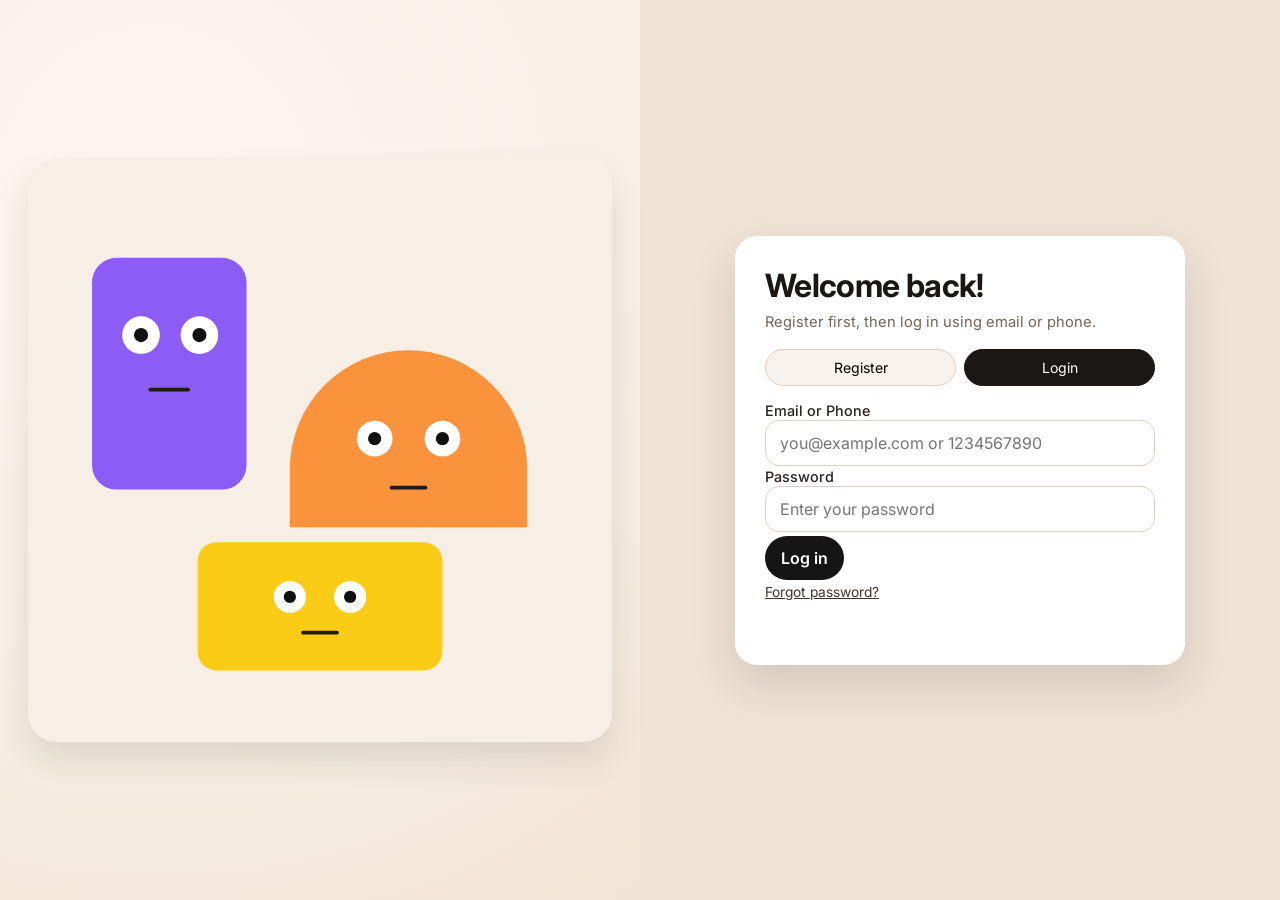
==== frontend/index.html @ f87829b6 "Add_FastAPI_auth_and_frontend_UI" ====
<!doctype html>
<html lang="en">
<head>
  <meta charset="UTF-8" />
  <meta name="viewport" content="width=device-width, initial-scale=1.0" />
  <title>AI Assistant</title>
  <link rel="preconnect" href="https://fonts.googleapis.com" />
  <link rel="preconnect" href="https://fonts.gstatic.com" crossorigin />
  <link href="https://fonts.googleapis.com/css2?family=Inter:wght@400;500;600;700&display=swap" rel="stylesheet" />
  <link rel="stylesheet" href="/frontend/styles.css" />
</head>
<body>
  <main id="authScreen" class="layout">
    <section class="art-panel" aria-label="Interactive geometric characters">
      <svg id="scene" class="scene" viewBox="0 0 620 620" role="img" aria-label="Three colorful geometric characters with animated eyes">
        <rect x="0" y="0" width="620" height="620" rx="32" fill="#f7efe5"></rect>
        <g class="character" transform="translate(68 106)">
          <rect x="0" y="0" width="164" height="246" rx="26" fill="#8b5cf6"></rect>
          <g class="open-eyes">
            <g class="eye" data-radius="9"><circle class="sclera" cx="52" cy="82" r="20" fill="#ffffff"></circle><circle class="pupil" cx="52" cy="82" r="7.5" fill="#101010"></circle></g>
            <g class="eye" data-radius="9"><circle class="sclera" cx="114" cy="82" r="20" fill="#ffffff"></circle><circle class="pupil" cx="114" cy="82" r="7.5" fill="#101010"></circle></g>
          </g>
          <g class="closed-eyes"><path d="M 34 84 Q 52 96 70 84" class="closed-eye-path"></path><path d="M 96 84 Q 114 96 132 84" class="closed-eye-path"></path></g>
          <g class="mouth"><path d="M 62 140 L 102 140" class="mouth-neutral"></path><path d="M 62 140 Q 82 160 102 140" class="mouth-smile"></path><path d="M 62 150 Q 82 132 102 150" class="mouth-sad"></path></g>
        </g>
        <g class="character" transform="translate(278 204)">
          <path d="M 0 126 A 126 126 0 0 1 252 126 L 252 188 L 0 188 Z" fill="#fb923c"></path>
          <g class="open-eyes">
            <g class="eye" data-radius="9"><circle class="sclera" cx="90" cy="94" r="19" fill="#ffffff"></circle><circle class="pupil" cx="90" cy="94" r="7" fill="#101010"></circle></g>
            <g class="eye" data-radius="9"><circle class="sclera" cx="162" cy="94" r="19" fill="#ffffff"></circle><circle class="pupil" cx="162" cy="94" r="7" fill="#101010"></circle></g>
          </g>
          <g class="closed-eyes"><path d="M 72 96 Q 90 108 108 96" class="closed-eye-path"></path><path d="M 144 96 Q 162 108 180 96" class="closed-eye-path"></path></g>
          <g class="mouth"><path d="M 108 146 L 144 146" class="mouth-neutral"></path><path d="M 108 146 Q 126 164 144 146" class="mouth-smile"></path><path d="M 108 156 Q 126 138 144 156" class="mouth-sad"></path></g>
        </g>
        <g class="character" transform="translate(180 408)">
          <rect x="0" y="0" width="260" height="136" rx="20" fill="#facc15"></rect>
          <g class="open-eyes">
            <g class="eye" data-radius="8"><circle class="sclera" cx="98" cy="58" r="17" fill="#ffffff"></circle><circle class="pupil" cx="98" cy="58" r="6.5" fill="#101010"></circle></g>
            <g class="eye" data-radius="8"><circle class="sclera" cx="162" cy="58" r="17" fill="#ffffff"></circle><circle class="pupil" cx="162" cy="58" r="6.5" fill="#101010"></circle></g>
          </g>
          <g class="closed-eyes"><path d="M 82 60 Q 98 72 114 60" class="closed-eye-path"></path><path d="M 146 60 Q 162 72 178 60" class="closed-eye-path"></path></g>
          <g class="mouth"><path d="M 112 96 L 148 96" class="mouth-neutral"></path><path d="M 112 96 Q 130 112 148 96" class="mouth-smile"></path><path d="M 112 104 Q 130 88 148 104" class="mouth-sad"></path></g>
        </g>
      </svg>
    </section>
    <section class="form-panel">
      <article class="card">
        <h1>Welcome back!</h1>
        <p class="sub">Register first, then log in using email or phone.</p>
        <div class="view-switch" role="tablist" aria-label="Auth views">
          <button id="tab-register" class="tab active" type="button" data-view="register">Register</button>
          <button id="tab-login" class="tab" type="button" data-view="login">Login</button>
        </div>
        <section id="register-view" class="auth-view active" aria-label="Register view">
          <form id="register-form" novalidate>
            <label for="full-name">Full Name</label><input id="full-name" type="text" placeholder="Your full name" autocomplete="name" required />
            <label for="reg-phone">Phone Number</label><input id="reg-phone" type="tel" placeholder="10 digit phone number" autocomplete="tel" inputmode="numeric" maxlength="10" required />
            <label for="reg-email">Email</label><input id="reg-email" type="email" placeholder="you@example.com" autocomplete="email" required />
            <label for="reg-password">Password</label><input id="reg-password" type="password" placeholder="Create a strong password" autocomplete="new-password" required />
            <div class="strength-wrap" aria-live="polite"><div id="strength-bar" class="strength-bar"></div><p id="strength-text" class="strength-text">Strength: -</p></div>
            <button type="submit" class="btn btn-primary">Create Account</button>
          </form>
        </section>
        <section id="login-view" class="auth-view" aria-label="Login view">
          <form id="email-login-form" class="method-form active" novalidate>
            <label for="login-email">Email or Phone</label><input id="login-email" type="text" placeholder="you@example.com or 1234567890" autocomplete="username" />
            <label for="login-password">Password</label><input id="login-password" type="password" placeholder="Enter your password" autocomplete="current-password" />
            <button type="submit" class="btn btn-primary">Log in</button>
          </form>
          <button id="forgot-toggle" type="button" class="forgot-link">Forgot password?</button>
          <form id="forgot-form" class="forgot-form hidden" novalidate>
            <label for="forgot-email">Registered Email</label><input id="forgot-email" type="email" placeholder="you@example.com" autocomplete="email" />
            <label for="forgot-phone">Registered Phone Number</label><input id="forgot-phone" type="tel" placeholder="10 digit phone number" autocomplete="tel" inputmode="numeric" maxlength="10" />
            <label for="forgot-password">New Password</label><input id="forgot-password" type="password" placeholder="Enter new password" autocomplete="new-password" />
            <label for="forgot-confirm-password">Confirm New Password</label><input id="forgot-confirm-password" type="password" placeholder="Re-enter new password" autocomplete="new-password" />
            <button type="submit" class="btn btn-secondary">Reset Password</button>
          </form>
        </section>
        <p id="auth-status" class="status" aria-live="polite"></p>
      </article>
    </section>
  </main>
  <main id="chatScreen" class="app hidden">
    <aside class="sidebar">
      <div class="brand">AI Assistant</div>
      <div id="whoami" class="section muted"></div>
      <div class="section">
        <label for="mode">Mode</label>
        <select id="mode"><option value="mental">Mental Health</option><option value="legal">Legal Assistance</option></select>
      </div>
      <div class="section">
        <label for="kbFiles">Knowledge Base Files</label>
        <input id="kbFiles" type="file" multiple accept=".pdf,.txt" />
        <button id="uploadBtn" class="btn secondary">Upload Files</button>
        <button id="ingestBtn" class="btn secondary">Ingest Knowledge Base</button>
      </div>
      <div class="section">
        <button id="newChatBtn" class="btn">New Chat</button>
        <button id="rewardBtn" class="btn secondary">End Session & Reward</button>
        <button id="logoutBtn" class="btn secondary">Log out</button>
      </div>
      <div id="sidebarStatus" class="status"></div>
    </aside>
    <section class="main">
      <header class="topbar"><h1>AI Assistant</h1><p id="modeText">Supportive conversations with safety-aware tone.</p></header>
      <section id="messages" class="messages"></section>
      <section id="sourcesPanel" class="sources hidden"><h3>Sources</h3><div id="sourcesList"></div></section>
      <form id="composer" class="composer"><textarea id="prompt" rows="1" placeholder="Message AI Assistant"></textarea><button type="submit" id="sendBtn" class="btn">Send</button></form>
    </section>
  </main>
  <script src="/frontend/app.js"></script>
</body>
</html>
---- frontend/styles.css ----
:root { --bg: #efe3d6; --panel: #f8f0e7; --card: #ffffff; --text: #1a1714; --muted: #6f655d; --line: #ddd0c3; --focus: #9b846d; --primary: #151515; --shadow-card: 0 20px 46px rgba(42, 29, 18, 0.14); --shadow-art: 0 18px 34px rgba(53, 38, 26, 0.12); --ok: #1f8f5f; --error: #b43c3c; }
* { box-sizing: border-box; margin: 0; padding: 0; }
body { min-height: 100vh; background: var(--bg); color: var(--text); font-family: "Inter", sans-serif; }
.layout { min-height: 100vh; display: grid; grid-template-columns: 1fr 1fr; }
.art-panel, .form-panel { min-height: 100vh; padding: 28px; }
.art-panel { display: flex; align-items: center; justify-content: center; background: radial-gradient(circle at 24% 20%, #fff7ef 0%, var(--panel) 54%, #f2e4d5 100%); }
.scene { width: min(100%, 620px); height: auto; border-radius: 28px; box-shadow: var(--shadow-art); }
.pupil { transition: transform 0.1s ease-out; }
.open-eyes { transform-origin: center; transition: transform 0.3s ease, opacity 0.3s ease; }
.closed-eyes { opacity: 0; transform: translateY(-2px); transition: opacity 0.3s ease, transform 0.3s ease; }
.closed-eye-path, .mouth-neutral, .mouth-smile, .mouth-sad { fill: none; stroke: #201b16; stroke-width: 4; stroke-linecap: round; }
.mouth-neutral, .mouth-smile, .mouth-sad { transition: opacity 0.25s ease; }
.mouth-neutral { opacity: 1; }
.mouth-smile, .mouth-sad { opacity: 0; }
.scene.mood-weak .mouth-neutral { opacity: 0; }
.scene.mood-weak .mouth-sad { opacity: 1; }
.scene.mood-strong .mouth-neutral { opacity: 0; }
.scene.mood-strong .mouth-smile { opacity: 1; }
.scene.password-mode .open-eyes { transform: scaleY(0); opacity: 0; }
.scene.password-mode .closed-eyes { opacity: 1; transform: translateY(0); }
.form-panel { display: flex; align-items: center; justify-content: center; }
.card { width: min(100%, 450px); border-radius: 22px; background: var(--card); box-shadow: var(--shadow-card); padding: 30px; }
h1 { font-size: 2rem; letter-spacing: -0.02em; margin-bottom: 8px; }
.sub { font-size: 0.92rem; color: var(--muted); margin-bottom: 18px; }
.view-switch { display: grid; grid-template-columns: 1fr 1fr; gap: 8px; margin-bottom: 14px; }
.tab { border: 1px solid var(--line); background: #f7f2ed; border-radius: 999px; padding: 9px 12px; font: inherit; font-size: 0.88rem; cursor: pointer; transition: all 0.2s ease; }
.tab.active { background: var(--text); color: #fff; border-color: var(--text); }
.auth-view, .method-form { display: none; }
.auth-view.active, .method-form.active { display: block; }
.strength-wrap { margin: -2px 0 6px; }
.strength-bar { height: 8px; width: 100%; border-radius: 999px; background: #eee3d8; overflow: hidden; position: relative; }
.strength-bar::after { content: ""; display: block; height: 100%; width: var(--strength-width, 0%); background: var(--strength-color, #d2c4b7); border-radius: inherit; transition: width 0.2s ease, background-color 0.2s ease; }
.strength-text { margin-top: 6px; font-size: 0.82rem; color: var(--muted); }
form { display: grid; gap: 9px; }
label { font-size: 0.9rem; font-weight: 500; color: #28231f; }
input, select, textarea { width: 100%; border: 1px solid var(--line); border-radius: 14px; padding: 12px 14px; font: inherit; outline: none; background: #fff; transition: border-color 0.25s ease, box-shadow 0.25s ease; }
input:focus, select:focus, textarea:focus { border-color: var(--focus); box-shadow: 0 0 0 3px rgba(155, 132, 109, 0.18); }
.forgot-link { margin-top: 4px; align-self: flex-start; background: none; border: none; padding: 0; color: #3d342e; font: inherit; font-size: 0.86rem; text-decoration: underline; cursor: pointer; }
.forgot-form { margin-top: 8px; padding-top: 12px; border-top: 1px solid #e6d9cc; }
.btn { border: none; border-radius: 999px; padding: 12px 16px; font: inherit; font-weight: 600; cursor: pointer; display: inline-flex; align-items: center; justify-content: center; gap: 10px; transition: transform 0.25s ease, filter 0.25s ease; }
.btn:hover { transform: translateY(-1px); filter: brightness(0.98); }
.btn-primary { margin-top: 4px; background: var(--primary); color: #fff; }
.btn-secondary { width: 100%; margin-top: 4px; background: #fff; color: #1a1714; border: 1px solid #d9ccc0; }
.status { min-height: 22px; margin-top: 12px; font-size: 0.9rem; color: var(--muted); }
.status.success { color: var(--ok); }
.status.error { color: var(--error); }
.hidden { display: none !important; }
.app { display: grid; grid-template-columns: 300px 1fr; min-height: 100vh; }
.sidebar { background: #1f2937; color: #f3f4f6; padding: 20px 16px; border-right: 1px solid #374151; }
.brand { font-weight: 700; font-size: 1.2rem; margin-bottom: 16px; }
.section { margin-bottom: 18px; }
.sidebar label { display: block; font-size: 0.85rem; margin-bottom: 8px; color: #f3f4f6; }
.sidebar input, .sidebar select { border: 1px solid #4b5563; background: #111827; color: #f9fafb; margin-bottom: 10px; }
.muted { color: #d1d5db; font-size: 0.92rem; }
.main { display: grid; grid-template-rows: auto 1fr auto auto; min-height: 100vh; }
.topbar { padding: 20px 24px 10px; border-bottom: 1px solid #e5e7eb; background: #ffffff; }
.topbar h1 { margin: 0; font-size: 1.4rem; }
.topbar p { margin: 6px 0 0; color: #6b7280; font-size: 0.95rem; }
.messages { padding: 20px 24px; overflow-y: auto; background: #f3f4f6; }
.bubble { max-width: 820px; margin: 0 auto 12px auto; padding: 12px 14px; border-radius: 14px; border: 1px solid #e5e7eb; line-height: 1.45; white-space: pre-wrap; }
.bubble.user { background: #dcfce7; }
.bubble.bot { background: #ffffff; }
.sources { max-width: 860px; margin: 0 auto 12px auto; background: #ffffff; border: 1px solid #e5e7eb; border-radius: 12px; padding: 12px; }
.sources h3 { margin: 0 0 10px; }
.source-item { border-top: 1px solid #e5e7eb; padding: 10px 0; }
.source-item:first-child { border-top: 0; }
.composer { display: grid; grid-template-columns: 1fr auto; gap: 10px; padding: 14px 24px 18px; border-top: 1px solid #e5e7eb; background: #ffffff; }
.composer textarea { resize: none; min-height: 48px; max-height: 180px; overflow-y: auto; }
@media (max-width: 960px) { .layout { grid-template-columns: 1fr; } .art-panel, .form-panel { min-height: auto; padding: 18px; } .art-panel { padding-bottom: 8px; } .form-panel { padding-top: 8px; padding-bottom: 24px; } .scene { max-width: 560px; } .app { grid-template-columns: 1fr; } .sidebar { border-right: 0; border-bottom: 1px solid #374151; } }
@media (max-width: 520px) { .card { padding: 22px 16px; border-radius: 18px; } h1 { font-size: 1.72rem; } .tab { font-size: 0.8rem; padding: 8px 10px; } }
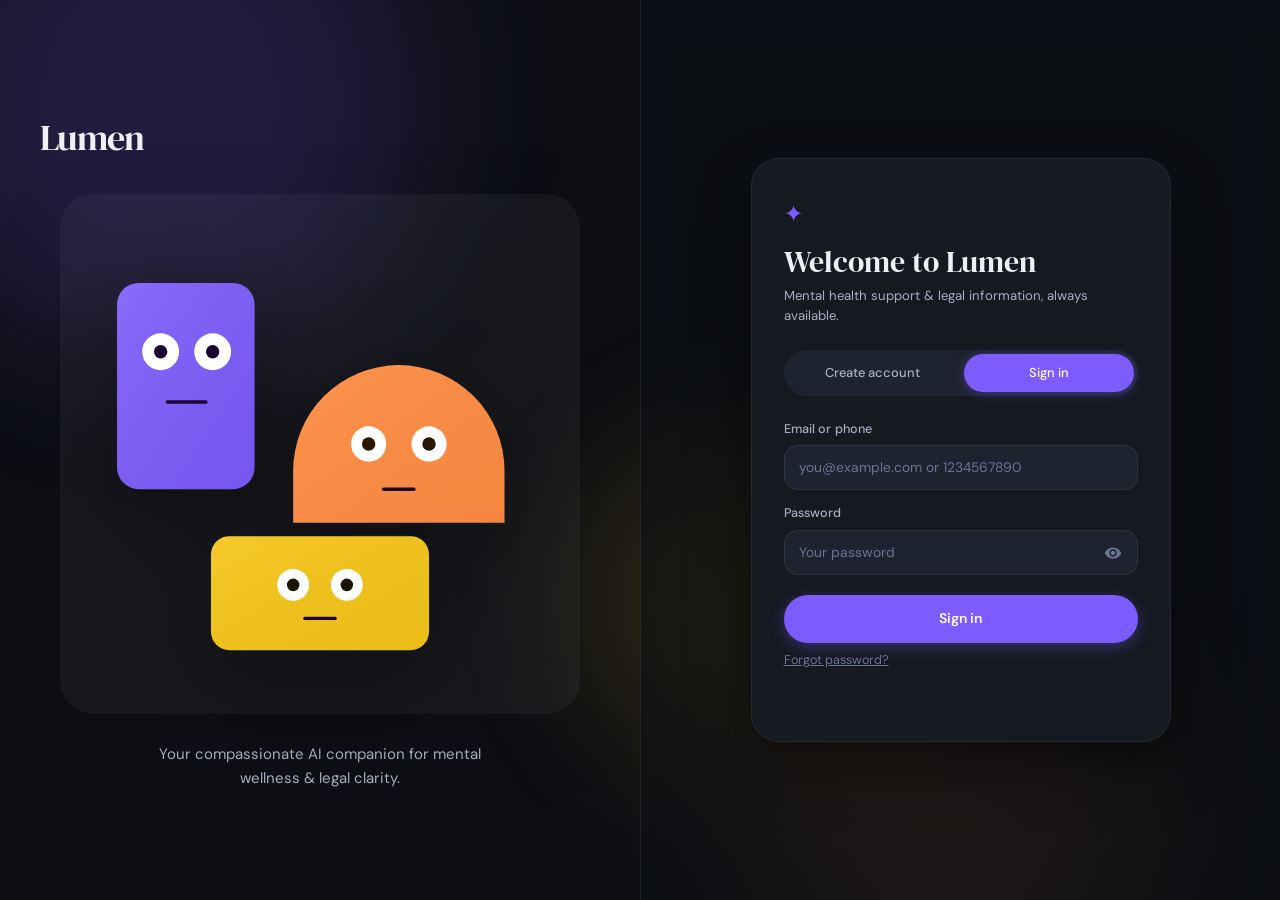
==== commit f8e057ec: "Initial clean commit" ====
--- a/frontend/index.html
+++ b/frontend/index.html
@@ -3,111 +3,295 @@
 <head>
   <meta charset="UTF-8" />
   <meta name="viewport" content="width=device-width, initial-scale=1.0" />
-  <title>AI Assistant</title>
+  <title>Lumen — AI Companion</title>
   <link rel="preconnect" href="https://fonts.googleapis.com" />
   <link rel="preconnect" href="https://fonts.gstatic.com" crossorigin />
-  <link href="https://fonts.googleapis.com/css2?family=Inter:wght@400;500;600;700&display=swap" rel="stylesheet" />
+  <link href="https://fonts.googleapis.com/css2?family=DM+Serif+Display:ital@0;1&family=DM+Sans:ital,opsz,wght@0,9..40,300;0,9..40,400;0,9..40,500;0,9..40,600;1,9..40,300&display=swap" rel="stylesheet" />
   <link rel="stylesheet" href="/frontend/styles.css" />
 </head>
 <body>
-  <main id="authScreen" class="layout">
-    <section class="art-panel" aria-label="Interactive geometric characters">
-      <svg id="scene" class="scene" viewBox="0 0 620 620" role="img" aria-label="Three colorful geometric characters with animated eyes">
-        <rect x="0" y="0" width="620" height="620" rx="32" fill="#f7efe5"></rect>
+
+  <!-- ═══════════════════════════════ AUTH SCREEN ═══════════════════════════ -->
+  <main id="authScreen" class="auth-layout">
+    <div class="auth-bg">
+      <div class="orb orb-1"></div>
+      <div class="orb orb-2"></div>
+      <div class="orb orb-3"></div>
+    </div>
+
+    <section class="art-col" aria-hidden="true">
+      <div class="art-wordmark">Lumen</div>
+      <svg id="scene" class="scene" viewBox="0 0 620 620" aria-hidden="true">
+        <rect x="0" y="0" width="620" height="620" rx="40" fill="rgba(255,255,255,0.04)"></rect>
+        <!-- Character 1: purple rectangle -->
         <g class="character" transform="translate(68 106)">
-          <rect x="0" y="0" width="164" height="246" rx="26" fill="#8b5cf6"></rect>
+          <rect x="0" y="0" width="164" height="246" rx="26" fill="#7c5cfc"></rect>
+          <rect x="0" y="0" width="164" height="246" rx="26" fill="url(#grad1)" opacity="0.5"></rect>
           <g class="open-eyes">
-            <g class="eye" data-radius="9"><circle class="sclera" cx="52" cy="82" r="20" fill="#ffffff"></circle><circle class="pupil" cx="52" cy="82" r="7.5" fill="#101010"></circle></g>
-            <g class="eye" data-radius="9"><circle class="sclera" cx="114" cy="82" r="20" fill="#ffffff"></circle><circle class="pupil" cx="114" cy="82" r="7.5" fill="#101010"></circle></g>
+            <g class="eye"><circle class="sclera" cx="52" cy="82" r="22" fill="#ffffff"></circle><circle class="pupil" cx="52" cy="82" r="8" fill="#1a0533"></circle></g>
+            <g class="eye"><circle class="sclera" cx="114" cy="82" r="22" fill="#ffffff"></circle><circle class="pupil" cx="114" cy="82" r="8" fill="#1a0533"></circle></g>
           </g>
-          <g class="closed-eyes"><path d="M 34 84 Q 52 96 70 84" class="closed-eye-path"></path><path d="M 96 84 Q 114 96 132 84" class="closed-eye-path"></path></g>
-          <g class="mouth"><path d="M 62 140 L 102 140" class="mouth-neutral"></path><path d="M 62 140 Q 82 160 102 140" class="mouth-smile"></path><path d="M 62 150 Q 82 132 102 150" class="mouth-sad"></path></g>
+          <g class="closed-eyes"><path d="M 32 84 Q 52 100 72 84" class="closed-eye-path"></path><path d="M 94 84 Q 114 100 134 84" class="closed-eye-path"></path></g>
+          <g class="mouth"><path d="M 60 142 L 106 142" class="mouth-neutral"></path><path d="M 60 142 Q 83 164 106 142" class="mouth-smile"></path><path d="M 60 154 Q 83 134 106 154" class="mouth-sad"></path></g>
         </g>
+        <!-- Character 2: orange dome -->
         <g class="character" transform="translate(278 204)">
-          <path d="M 0 126 A 126 126 0 0 1 252 126 L 252 188 L 0 188 Z" fill="#fb923c"></path>
+          <path d="M 0 126 A 126 126 0 0 1 252 126 L 252 188 L 0 188 Z" fill="#ff8c42"></path>
+          <path d="M 0 126 A 126 126 0 0 1 252 126 L 252 188 L 0 188 Z" fill="url(#grad2)" opacity="0.4"></path>
           <g class="open-eyes">
-            <g class="eye" data-radius="9"><circle class="sclera" cx="90" cy="94" r="19" fill="#ffffff"></circle><circle class="pupil" cx="90" cy="94" r="7" fill="#101010"></circle></g>
-            <g class="eye" data-radius="9"><circle class="sclera" cx="162" cy="94" r="19" fill="#ffffff"></circle><circle class="pupil" cx="162" cy="94" r="7" fill="#101010"></circle></g>
+            <g class="eye"><circle class="sclera" cx="90" cy="94" r="21" fill="#ffffff"></circle><circle class="pupil" cx="90" cy="94" r="8" fill="#2a1500"></circle></g>
+            <g class="eye"><circle class="sclera" cx="162" cy="94" r="21" fill="#ffffff"></circle><circle class="pupil" cx="162" cy="94" r="8" fill="#2a1500"></circle></g>
           </g>
-          <g class="closed-eyes"><path d="M 72 96 Q 90 108 108 96" class="closed-eye-path"></path><path d="M 144 96 Q 162 108 180 96" class="closed-eye-path"></path></g>
-          <g class="mouth"><path d="M 108 146 L 144 146" class="mouth-neutral"></path><path d="M 108 146 Q 126 164 144 146" class="mouth-smile"></path><path d="M 108 156 Q 126 138 144 156" class="mouth-sad"></path></g>
+          <g class="closed-eyes"><path d="M 70 96 Q 90 112 110 96" class="closed-eye-path"></path><path d="M 142 96 Q 162 112 182 96" class="closed-eye-path"></path></g>
+          <g class="mouth"><path d="M 108 148 L 144 148" class="mouth-neutral"></path><path d="M 108 148 Q 126 168 144 148" class="mouth-smile"></path><path d="M 108 158 Q 126 138 144 158" class="mouth-sad"></path></g>
         </g>
+        <!-- Character 3: yellow rectangle -->
         <g class="character" transform="translate(180 408)">
-          <rect x="0" y="0" width="260" height="136" rx="20" fill="#facc15"></rect>
+          <rect x="0" y="0" width="260" height="136" rx="22" fill="#f5c518"></rect>
+          <rect x="0" y="0" width="260" height="136" rx="22" fill="url(#grad3)" opacity="0.4"></rect>
           <g class="open-eyes">
-            <g class="eye" data-radius="8"><circle class="sclera" cx="98" cy="58" r="17" fill="#ffffff"></circle><circle class="pupil" cx="98" cy="58" r="6.5" fill="#101010"></circle></g>
-            <g class="eye" data-radius="8"><circle class="sclera" cx="162" cy="58" r="17" fill="#ffffff"></circle><circle class="pupil" cx="162" cy="58" r="6.5" fill="#101010"></circle></g>
+            <g class="eye"><circle class="sclera" cx="98" cy="58" r="19" fill="#ffffff"></circle><circle class="pupil" cx="98" cy="58" r="7.5" fill="#1a1400"></circle></g>
+            <g class="eye"><circle class="sclera" cx="162" cy="58" r="19" fill="#ffffff"></circle><circle class="pupil" cx="162" cy="58" r="7.5" fill="#1a1400"></circle></g>
           </g>
-          <g class="closed-eyes"><path d="M 82 60 Q 98 72 114 60" class="closed-eye-path"></path><path d="M 146 60 Q 162 72 178 60" class="closed-eye-path"></path></g>
-          <g class="mouth"><path d="M 112 96 L 148 96" class="mouth-neutral"></path><path d="M 112 96 Q 130 112 148 96" class="mouth-smile"></path><path d="M 112 104 Q 130 88 148 104" class="mouth-sad"></path></g>
+          <g class="closed-eyes"><path d="M 80 60 Q 98 76 116 60" class="closed-eye-path"></path><path d="M 144 60 Q 162 76 180 60" class="closed-eye-path"></path></g>
+          <g class="mouth"><path d="M 112 98 L 148 98" class="mouth-neutral"></path><path d="M 112 98 Q 130 116 148 98" class="mouth-smile"></path><path d="M 112 108 Q 130 90 148 108" class="mouth-sad"></path></g>
         </g>
+        <defs>
+          <linearGradient id="grad1" x1="0" y1="0" x2="1" y2="1"><stop offset="0%" stop-color="#fff" stop-opacity="0.2"/><stop offset="100%" stop-color="#000" stop-opacity="0.1"/></linearGradient>
+          <linearGradient id="grad2" x1="0" y1="0" x2="1" y2="1"><stop offset="0%" stop-color="#fff" stop-opacity="0.2"/><stop offset="100%" stop-color="#000" stop-opacity="0.1"/></linearGradient>
+          <linearGradient id="grad3" x1="0" y1="0" x2="1" y2="1"><stop offset="0%" stop-color="#fff" stop-opacity="0.2"/><stop offset="100%" stop-color="#000" stop-opacity="0.1"/></linearGradient>
+        </defs>
       </svg>
+      <p class="art-tagline">Your compassionate AI companion for mental wellness &amp; legal clarity.</p>
     </section>
-    <section class="form-panel">
+
+    <section class="form-col">
       <article class="card">
-        <h1>Welcome back!</h1>
-        <p class="sub">Register first, then log in using email or phone.</p>
-        <div class="view-switch" role="tablist" aria-label="Auth views">
-          <button id="tab-register" class="tab active" type="button" data-view="register">Register</button>
-          <button id="tab-login" class="tab" type="button" data-view="login">Login</button>
-        </div>
-        <section id="register-view" class="auth-view active" aria-label="Register view">
-          <form id="register-form" novalidate>
-            <label for="full-name">Full Name</label><input id="full-name" type="text" placeholder="Your full name" autocomplete="name" required />
-            <label for="reg-phone">Phone Number</label><input id="reg-phone" type="tel" placeholder="10 digit phone number" autocomplete="tel" inputmode="numeric" maxlength="10" required />
-            <label for="reg-email">Email</label><input id="reg-email" type="email" placeholder="you@example.com" autocomplete="email" required />
-            <label for="reg-password">Password</label><input id="reg-password" type="password" placeholder="Create a strong password" autocomplete="new-password" required />
-            <div class="strength-wrap" aria-live="polite"><div id="strength-bar" class="strength-bar"></div><p id="strength-text" class="strength-text">Strength: -</p></div>
-            <button type="submit" class="btn btn-primary">Create Account</button>
+        <div class="card-logo">✦</div>
+        <h1 class="card-title">Welcome to Lumen</h1>
+        <p class="card-sub">Mental health support &amp; legal information, always available.</p>
+
+        <div class="tabs" role="tablist">
+          <button id="tab-register" class="tab active" type="button" role="tab" aria-selected="true">Create account</button>
+          <button id="tab-login" class="tab" type="button" role="tab" aria-selected="false">Sign in</button>
+        </div>
+
+        <!-- Register -->
+        <section id="register-view" class="auth-view active">
+          <form id="register-form" novalidate autocomplete="on">
+            <div class="field">
+              <label for="full-name">Full name</label>
+              <input id="full-name" type="text" placeholder="Your full name" autocomplete="name" required />
+            </div>
+            <div class="field">
+              <label for="reg-phone">Phone number</label>
+              <input id="reg-phone" type="tel" placeholder="10-digit number" autocomplete="tel" inputmode="numeric" maxlength="10" required />
+            </div>
+            <div class="field">
+              <label for="reg-email">Email</label>
+              <input id="reg-email" type="email" placeholder="you@example.com" autocomplete="email" required />
+            </div>
+            <div class="field">
+              <label for="reg-password">Password</label>
+              <div class="input-wrap">
+                <input id="reg-password" type="password" placeholder="8+ characters" autocomplete="new-password" required />
+                <button type="button" class="eye-toggle" data-target="reg-password" aria-label="Toggle password visibility">
+                  <svg class="eye-icon show-icon" viewBox="0 0 24 24"><path d="M12 4.5C7 4.5 2.73 7.61 1 12c1.73 4.39 6 7.5 11 7.5s9.27-3.11 11-7.5c-1.73-4.39-6-7.5-11-7.5zM12 17c-2.76 0-5-2.24-5-5s2.24-5 5-5 5 2.24 5 5-2.24 5-5 5zm0-8c-1.66 0-3 1.34-3 3s1.34 3 3 3 3-1.34 3-3-1.34-3-3-3z"/></svg>
+                  <svg class="eye-icon hide-icon" style="display:none" viewBox="0 0 24 24"><path d="M12 7c2.76 0 5 2.24 5 5 0 .65-.13 1.26-.36 1.83l2.92 2.92c1.51-1.26 2.7-2.89 3.43-4.75-1.73-4.39-6-7.5-11-7.5-1.4 0-2.74.25-3.98.7l2.16 2.16C10.74 7.13 11.35 7 12 7zM2 4.27l2.28 2.28.46.46A11.804 11.804 0 001 12c1.73 4.39 6 7.5 11 7.5 1.55 0 3.03-.3 4.38-.84l.42.42L19.73 22 21 20.73 3.27 3 2 4.27zM7.53 9.8l1.55 1.55c-.05.21-.08.43-.08.65 0 1.66 1.34 3 3 3 .22 0 .44-.03.65-.08l1.55 1.55c-.67.33-1.41.53-2.2.53-2.76 0-5-2.24-5-5 0-.79.2-1.53.53-2.2zm4.31-.78l3.15 3.15.02-.16c0-1.66-1.34-3-3-3l-.17.01z"/></svg>
+                </button>
+              </div>
+              <div class="strength-wrap">
+                <div id="strength-bar" class="strength-bar"><div id="strength-fill"></div></div>
+                <span id="strength-text" class="strength-label">Strength: —</span>
+              </div>
+            </div>
+            <button type="submit" class="btn-primary">Create account</button>
           </form>
         </section>
-        <section id="login-view" class="auth-view" aria-label="Login view">
-          <form id="email-login-form" class="method-form active" novalidate>
-            <label for="login-email">Email or Phone</label><input id="login-email" type="text" placeholder="you@example.com or 1234567890" autocomplete="username" />
-            <label for="login-password">Password</label><input id="login-password" type="password" placeholder="Enter your password" autocomplete="current-password" />
-            <button type="submit" class="btn btn-primary">Log in</button>
+
+        <!-- Login -->
+        <section id="login-view" class="auth-view">
+          <form id="email-login-form" novalidate autocomplete="on">
+            <div class="field">
+              <label for="login-email">Email or phone</label>
+              <input id="login-email" type="text" placeholder="you@example.com or 1234567890" autocomplete="username" required />
+            </div>
+            <div class="field">
+              <label for="login-password">Password</label>
+              <div class="input-wrap">
+                <input id="login-password" type="password" placeholder="Your password" autocomplete="current-password" required />
+                <button type="button" class="eye-toggle" data-target="login-password" aria-label="Toggle password visibility">
+                  <svg class="eye-icon show-icon" viewBox="0 0 24 24"><path d="M12 4.5C7 4.5 2.73 7.61 1 12c1.73 4.39 6 7.5 11 7.5s9.27-3.11 11-7.5c-1.73-4.39-6-7.5-11-7.5zM12 17c-2.76 0-5-2.24-5-5s2.24-5 5-5 5 2.24 5 5-2.24 5-5 5zm0-8c-1.66 0-3 1.34-3 3s1.34 3 3 3 3-1.34 3-3-1.34-3-3-3z"/></svg>
+                  <svg class="eye-icon hide-icon" style="display:none" viewBox="0 0 24 24"><path d="M12 7c2.76 0 5 2.24 5 5 0 .65-.13 1.26-.36 1.83l2.92 2.92c1.51-1.26 2.7-2.89 3.43-4.75-1.73-4.39-6-7.5-11-7.5-1.4 0-2.74.25-3.98.7l2.16 2.16C10.74 7.13 11.35 7 12 7zM2 4.27l2.28 2.28.46.46A11.804 11.804 0 001 12c1.73 4.39 6 7.5 11 7.5 1.55 0 3.03-.3 4.38-.84l.42.42L19.73 22 21 20.73 3.27 3 2 4.27zM7.53 9.8l1.55 1.55c-.05.21-.08.43-.08.65 0 1.66 1.34 3 3 3 .22 0 .44-.03.65-.08l1.55 1.55c-.67.33-1.41.53-2.2.53-2.76 0-5-2.24-5-5 0-.79.2-1.53.53-2.2zm4.31-.78l3.15 3.15.02-.16c0-1.66-1.34-3-3-3l-.17.01z"/></svg>
+                </button>
+              </div>
+            </div>
+            <button type="submit" class="btn-primary">Sign in</button>
+            <button id="forgot-toggle" type="button" class="link-btn">Forgot password?</button>
           </form>
-          <button id="forgot-toggle" type="button" class="forgot-link">Forgot password?</button>
-          <form id="forgot-form" class="forgot-form hidden" novalidate>
-            <label for="forgot-email">Registered Email</label><input id="forgot-email" type="email" placeholder="you@example.com" autocomplete="email" />
-            <label for="forgot-phone">Registered Phone Number</label><input id="forgot-phone" type="tel" placeholder="10 digit phone number" autocomplete="tel" inputmode="numeric" maxlength="10" />
-            <label for="forgot-password">New Password</label><input id="forgot-password" type="password" placeholder="Enter new password" autocomplete="new-password" />
-            <label for="forgot-confirm-password">Confirm New Password</label><input id="forgot-confirm-password" type="password" placeholder="Re-enter new password" autocomplete="new-password" />
-            <button type="submit" class="btn btn-secondary">Reset Password</button>
-          </form>
+
+          <div id="forgot-panel" class="forgot-panel hidden">
+            <div class="forgot-divider"><span>Reset password</span></div>
+            <form id="forgot-form" novalidate>
+              <div class="field">
+                <label for="forgot-email">Registered email</label>
+                <input id="forgot-email" type="email" placeholder="you@example.com" autocomplete="email" />
+              </div>
+              <div class="field">
+                <label for="forgot-phone">Registered phone</label>
+                <input id="forgot-phone" type="tel" placeholder="10-digit number" autocomplete="tel" inputmode="numeric" maxlength="10" />
+              </div>
+              <div class="field">
+                <label for="forgot-password">New password</label>
+                <input id="forgot-password" type="password" placeholder="8+ characters" autocomplete="new-password" />
+              </div>
+              <div class="field">
+                <label for="forgot-confirm-password">Confirm password</label>
+                <input id="forgot-confirm-password" type="password" placeholder="Repeat new password" autocomplete="new-password" />
+              </div>
+              <button type="submit" class="btn-secondary">Reset password</button>
+            </form>
+          </div>
         </section>
-        <p id="auth-status" class="status" aria-live="polite"></p>
+
+        <p id="auth-status" class="auth-msg" role="alert" aria-live="polite"></p>
       </article>
     </section>
   </main>
-  <main id="chatScreen" class="app hidden">
-    <aside class="sidebar">
-      <div class="brand">AI Assistant</div>
-      <div id="whoami" class="section muted"></div>
-      <div class="section">
-        <label for="mode">Mode</label>
-        <select id="mode"><option value="mental">Mental Health</option><option value="legal">Legal Assistance</option></select>
-      </div>
-      <div class="section">
-        <label for="kbFiles">Knowledge Base Files</label>
-        <input id="kbFiles" type="file" multiple accept=".pdf,.txt" />
-        <button id="uploadBtn" class="btn secondary">Upload Files</button>
-        <button id="ingestBtn" class="btn secondary">Ingest Knowledge Base</button>
-      </div>
-      <div class="section">
-        <button id="newChatBtn" class="btn">New Chat</button>
-        <button id="rewardBtn" class="btn secondary">End Session & Reward</button>
-        <button id="logoutBtn" class="btn secondary">Log out</button>
-      </div>
-      <div id="sidebarStatus" class="status"></div>
+
+  <!-- ═══════════════════════════════ CHAT SCREEN ═══════════════════════════ -->
+  <div id="chatScreen" class="app hidden">
+
+    <!-- Left nav: conversations history -->
+    <nav class="nav-rail">
+      <div class="rail-header">
+        <span class="rail-logo">✦ Lumen</span>
+        <button id="newChatBtn" class="rail-new" title="New conversation" aria-label="New conversation">
+          <svg viewBox="0 0 24 24"><path d="M19 13h-6v6h-2v-6H5v-2h6V5h2v6h6v2z"/></svg>
+        </button>
+      </div>
+
+      <div class="rail-mode-wrap">
+        <button class="mode-chip active" data-mode="mental" aria-pressed="true">
+          <svg viewBox="0 0 24 24"><path d="M12 2C6.48 2 2 6.48 2 12s4.48 10 10 10 10-4.48 10-10S17.52 2 12 2zm-2 15l-5-5 1.41-1.41L10 14.17l7.59-7.59L19 8l-9 9z"/></svg>
+          Mental Health
+        </button>
+        <button class="mode-chip" data-mode="legal" aria-pressed="false">
+          <svg viewBox="0 0 24 24"><path d="M12 1L3 5v6c0 5.55 3.84 10.74 9 12 5.16-1.26 9-6.45 9-12V5l-9-4zm-2 16l-4-4 1.41-1.41L10 14.17l6.59-6.59L18 9l-8 8z"/></svg>
+          Legal Assistance
+        </button>
+      </div>
+
+      <div class="rail-section-label">Recent conversations</div>
+      <div id="convList" class="conv-list">
+        <p class="conv-empty">No conversations yet</p>
+      </div>
+
+      <div class="rail-footer">
+        <div id="whoami" class="user-chip">
+          <div class="user-avatar" id="userAvatar">?</div>
+          <div class="user-info">
+            <span id="userName" class="user-name">—</span>
+            <span id="userEmail" class="user-email">—</span>
+          </div>
+        </div>
+        <button id="logoutBtn" class="icon-btn" title="Sign out" aria-label="Sign out">
+          <svg viewBox="0 0 24 24"><path d="M17 7l-1.41 1.41L18.17 11H8v2h10.17l-2.58 2.58L17 17l5-5zM4 5h8V3H4c-1.1 0-2 .9-2 2v14c0 1.1.9 2 2 2h8v-2H4V5z"/></svg>
+        </button>
+      </div>
+    </nav>
+
+    <!-- Main chat area -->
+    <main class="chat-main">
+      <header class="chat-header">
+        <div class="header-left">
+          <button id="sidebarToggle" class="icon-btn" aria-label="Toggle sidebar">
+            <svg viewBox="0 0 24 24"><path d="M3 18h18v-2H3v2zm0-5h18v-2H3v2zm0-7v2h18V6H3z"/></svg>
+          </button>
+          <div>
+            <h1 id="chatTitle" class="chat-title">Mental Health Support</h1>
+            <p id="chatSubtitle" class="chat-subtitle">Supportive conversations with safety-aware tone</p>
+          </div>
+        </div>
+        <div class="header-right">
+          <button id="rewardBtn" class="ghost-btn" title="End session &amp; get reward">
+            <svg viewBox="0 0 24 24"><path d="M12 17.27L18.18 21l-1.64-7.03L22 9.24l-7.19-.61L12 2 9.19 8.63 2 9.24l5.46 4.73L5.82 21z"/></svg>
+            End Session
+          </button>
+        </div>
+      </header>
+
+      <section id="messages" class="messages" role="log" aria-live="polite" aria-label="Conversation">
+        <div class="welcome-state">
+          <div class="welcome-icon">✦</div>
+          <h2 class="welcome-heading">How are you feeling today?</h2>
+          <p class="welcome-body">I'm here to listen and support you — no judgment, just presence.</p>
+          <div class="welcome-chips">
+            <button class="prompt-chip" data-prompt="I've been feeling anxious lately and don't know why.">I've been feeling anxious</button>
+            <button class="prompt-chip" data-prompt="I need help understanding my tenant rights.">Tenant rights question</button>
+            <button class="prompt-chip" data-prompt="I'm having trouble sleeping because of stress.">Trouble sleeping</button>
+            <button class="prompt-chip" data-prompt="What are my rights if I'm fired without notice?">Wrongful termination</button>
+          </div>
+        </div>
+      </section>
+
+      <!-- Sources panel (legal mode) -->
+      <div id="sourcesPanel" class="sources-panel hidden">
+        <button id="sourcesToggle" class="sources-toggle">
+          <svg viewBox="0 0 24 24"><path d="M14 2H6c-1.1 0-2 .9-2 2v16c0 1.1.9 2 2 2h12c1.1 0 2-.9 2-2V8l-6-6zm2 16H8v-2h8v2zm0-4H8v-2h8v2zm-3-5V3.5L18.5 9H13z"/></svg>
+          <span id="sourcesToggleText">Show sources</span>
+          <span id="sourcesCount" class="sources-badge"></span>
+        </button>
+        <div id="sourcesList" class="sources-list hidden"></div>
+      </div>
+
+      <div class="composer-wrap">
+        <form id="composer" class="composer">
+          <div class="composer-inner">
+            <textarea id="prompt" rows="1" placeholder="Message Lumen… (Shift+Enter for new line)" aria-label="Message input"></textarea>
+            <div class="composer-actions">
+              <span id="charCount" class="char-count">0 / 2000</span>
+              <button type="submit" id="sendBtn" class="send-btn" aria-label="Send message">
+                <svg viewBox="0 0 24 24"><path d="M2.01 21L23 12 2.01 3 2 10l15 2-15 2z"/></svg>
+              </button>
+            </div>
+          </div>
+        </form>
+        <p class="composer-hint">Lumen is not a substitute for professional help. In an emergency, call 112.</p>
+      </div>
+    </main>
+
+    <!-- Right panel: KB upload (legal mode) -->
+    <aside id="kbPanel" class="kb-panel hidden">
+      <div class="kb-header">
+        <h2 class="kb-title">Knowledge Base</h2>
+        <button id="kbClose" class="icon-btn" aria-label="Close knowledge base panel">
+          <svg viewBox="0 0 24 24"><path d="M19 6.41L17.59 5 12 10.59 6.41 5 5 6.41 10.59 12 5 17.59 6.41 19 12 13.41 17.59 19 19 17.59 13.41 12z"/></svg>
+        </button>
+      </div>
+      <p class="kb-desc">Upload PDF or TXT documents to ground legal answers in your own materials.</p>
+      <label class="file-drop" id="fileDrop">
+        <input id="kbFiles" type="file" multiple accept=".pdf,.txt" class="sr-only" />
+        <svg viewBox="0 0 24 24"><path d="M19.35 10.04C18.67 6.59 15.64 4 12 4 9.11 4 6.6 5.64 5.35 8.04 2.34 8.36 0 10.91 0 14c0 3.31 2.69 6 6 6h13c2.76 0 5-2.24 5-5 0-2.64-2.05-4.78-4.65-4.96zM14 13v4h-4v-4H7l5-5 5 5h-3z"/></svg>
+        <span>Drop files here or <u>browse</u></span>
+        <span class="file-types">.pdf, .txt — max 10 MB each</span>
+      </label>
+      <div id="fileList" class="file-list"></div>
+      <button id="uploadBtn" class="btn-secondary full-width">Upload files</button>
+      <button id="ingestBtn" class="btn-ghost full-width">⚡ Ingest knowledge base</button>
+      <p id="kbStatus" class="kb-status"></p>
     </aside>
-    <section class="main">
-      <header class="topbar"><h1>AI Assistant</h1><p id="modeText">Supportive conversations with safety-aware tone.</p></header>
-      <section id="messages" class="messages"></section>
-      <section id="sourcesPanel" class="sources hidden"><h3>Sources</h3><div id="sourcesList"></div></section>
-      <form id="composer" class="composer"><textarea id="prompt" rows="1" placeholder="Message AI Assistant"></textarea><button type="submit" id="sendBtn" class="btn">Send</button></form>
-    </section>
-  </main>
+
+    <!-- KB toggle button (visible in legal mode) -->
+    <button id="kbToggle" class="kb-toggle-btn hidden" aria-label="Open knowledge base panel">
+      <svg viewBox="0 0 24 24"><path d="M14 2H6c-1.1 0-2 .9-2 2v16c0 1.1.9 2 2 2h12c1.1 0 2-.9 2-2V8l-6-6zm2 16H8v-2h8v2zm0-4H8v-2h8v2zm-3-5V3.5L18.5 9H13z"/></svg>
+      KB
+    </button>
+  </div>
+
+  <!-- Toast notification container -->
+  <div id="toastContainer" class="toast-container" aria-live="assertive"></div>
+
   <script src="/frontend/app.js"></script>
 </body>
-</html>
+</html>
--- a/frontend/styles.css
+++ b/frontend/styles.css
@@ -1,15 +1,149 @@
-:root { --bg: #efe3d6; --panel: #f8f0e7; --card: #ffffff; --text: #1a1714; --muted: #6f655d; --line: #ddd0c3; --focus: #9b846d; --primary: #151515; --shadow-card: 0 20px 46px rgba(42, 29, 18, 0.14); --shadow-art: 0 18px 34px rgba(53, 38, 26, 0.12); --ok: #1f8f5f; --error: #b43c3c; }
-* { box-sizing: border-box; margin: 0; padding: 0; }
-body { min-height: 100vh; background: var(--bg); color: var(--text); font-family: "Inter", sans-serif; }
-.layout { min-height: 100vh; display: grid; grid-template-columns: 1fr 1fr; }
-.art-panel, .form-panel { min-height: 100vh; padding: 28px; }
-.art-panel { display: flex; align-items: center; justify-content: center; background: radial-gradient(circle at 24% 20%, #fff7ef 0%, var(--panel) 54%, #f2e4d5 100%); }
-.scene { width: min(100%, 620px); height: auto; border-radius: 28px; box-shadow: var(--shadow-art); }
-.pupil { transition: transform 0.1s ease-out; }
-.open-eyes { transform-origin: center; transition: transform 0.3s ease, opacity 0.3s ease; }
+/* ═══════════════════════════════════════════════════════════════════════════
+   Soulful — AI Companion  |  Design: Deep midnight with warm accent
+   ═══════════════════════════════════════════════════════════════════════════ */
+
+:root {
+  /* Core palette */
+  --ink: #0d0f14;
+  --ink-2: #151920;
+  --ink-3: #1e2330;
+  --surface: #252b3b;
+  --surface-2: #2e3447;
+  --border: rgba(255,255,255,0.07);
+  --border-hover: rgba(255,255,255,0.14);
+
+  /* Text */
+  --text: #eef0f6;
+  --text-2: #a8afc4;
+  --text-3: #6b7494;
+
+  /* Accent */
+  --accent: #7c5cfc;
+  --accent-dim: rgba(124,92,252,0.15);
+  --accent-glow: rgba(124,92,252,0.35);
+  --gold: #f5c518;
+  --gold-dim: rgba(245,197,24,0.12);
+  --danger: #ff5c7d;
+  --danger-dim: rgba(255,92,125,0.12);
+  --ok: #3ecf8e;
+  --ok-dim: rgba(62,207,142,0.12);
+  --warning: #ff8c42;
+
+  /* Radius */
+  --r-sm: 8px;
+  --r-md: 14px;
+  --r-lg: 20px;
+  --r-xl: 28px;
+  --r-pill: 999px;
+
+  /* Shadows */
+  --shadow-sm: 0 2px 8px rgba(0,0,0,0.3);
+  --shadow-md: 0 8px 24px rgba(0,0,0,0.4);
+  --shadow-lg: 0 20px 60px rgba(0,0,0,0.5);
+
+  /* Nav rail width */
+  --rail-w: 280px;
+  --kb-panel-w: 320px;
+}
+
+/* ─── Reset & Base ─────────────────────────────────────────────────────────── */
+*, *::before, *::after { box-sizing: border-box; margin: 0; padding: 0; }
+
+html { font-size: 15px; scroll-behavior: smooth; }
+
+body {
+  min-height: 100dvh;
+  background: var(--ink);
+  color: var(--text);
+  font-family: "DM Sans", system-ui, sans-serif;
+  font-weight: 400;
+  line-height: 1.55;
+  -webkit-font-smoothing: antialiased;
+}
+
+.hidden { display: none !important; }
+.sr-only { position: absolute; width: 1px; height: 1px; overflow: hidden; clip: rect(0,0,0,0); white-space: nowrap; }
+
+/* ─── Typography ────────────────────────────────────────────────────────────── */
+h1, h2, h3 { font-family: "DM Serif Display", Georgia, serif; font-weight: 400; line-height: 1.2; }
+
+/* ═══════════════════════════════════════════════════════════════════════════
+   AUTH SCREEN
+   ═══════════════════════════════════════════════════════════════════════════ */
+
+.auth-layout {
+  min-height: 100dvh;
+  display: grid;
+  grid-template-columns: 1fr 1fr;
+  position: relative;
+  overflow: hidden;
+}
+
+/* Ambient orbs */
+.auth-bg { position: fixed; inset: 0; pointer-events: none; z-index: 0; }
+.orb {
+  position: absolute;
+  border-radius: 50%;
+  filter: blur(80px);
+  opacity: 0.18;
+  animation: drift 14s ease-in-out infinite alternate;
+}
+.orb-1 { width: 520px; height: 520px; background: var(--accent); top: -160px; left: -100px; animation-delay: 0s; }
+.orb-2 { width: 400px; height: 400px; background: #ff8c42; bottom: -100px; right: 10%; animation-delay: 5s; }
+.orb-3 { width: 300px; height: 300px; background: #f5c518; top: 50%; right: 30%; animation-delay: 9s; }
+
+@keyframes drift {
+  from { transform: translate(0, 0) scale(1); }
+  to   { transform: translate(40px, 30px) scale(1.08); }
+}
+
+/* Art column */
+.art-col {
+  position: relative;
+  z-index: 1;
+  display: flex;
+  flex-direction: column;
+  align-items: center;
+  justify-content: center;
+  padding: 40px;
+  gap: 28px;
+}
+
+.art-wordmark {
+  font-family: "DM Serif Display", serif;
+  font-size: 2.4rem;
+  letter-spacing: -0.02em;
+  color: var(--text);
+  align-self: flex-start;
+}
+
+.scene {
+  width: min(100%, 520px);
+  height: auto;
+  border-radius: 32px;
+  filter: drop-shadow(0 24px 48px rgba(0,0,0,0.6));
+  animation: float 6s ease-in-out infinite;
+}
+
+@keyframes float {
+  0%, 100% { transform: translateY(0); }
+  50% { transform: translateY(-10px); }
+}
+
+.art-tagline {
+  font-size: 1rem;
+  color: var(--text-2);
+  max-width: 380px;
+  text-align: center;
+  line-height: 1.6;
+}
+
+/* Pupil tracking */
+.pupil { transition: transform 0.08s ease-out; }
+.open-eyes { transition: transform 0.3s ease, opacity 0.3s ease; }
 .closed-eyes { opacity: 0; transform: translateY(-2px); transition: opacity 0.3s ease, transform 0.3s ease; }
-.closed-eye-path, .mouth-neutral, .mouth-smile, .mouth-sad { fill: none; stroke: #201b16; stroke-width: 4; stroke-linecap: round; }
-.mouth-neutral, .mouth-smile, .mouth-sad { transition: opacity 0.25s ease; }
+.closed-eye-path { fill: none; stroke: #1a0533; stroke-width: 4; stroke-linecap: round; }
+.mouth-neutral, .mouth-smile, .mouth-sad { fill: none; stroke: #1a0533; stroke-width: 4; stroke-linecap: round; transition: opacity 0.25s ease; }
 .mouth-neutral { opacity: 1; }
 .mouth-smile, .mouth-sad { opacity: 0; }
 .scene.mood-weak .mouth-neutral { opacity: 0; }
@@ -18,53 +152,819 @@
 .scene.mood-strong .mouth-smile { opacity: 1; }
 .scene.password-mode .open-eyes { transform: scaleY(0); opacity: 0; }
 .scene.password-mode .closed-eyes { opacity: 1; transform: translateY(0); }
-.form-panel { display: flex; align-items: center; justify-content: center; }
-.card { width: min(100%, 450px); border-radius: 22px; background: var(--card); box-shadow: var(--shadow-card); padding: 30px; }
-h1 { font-size: 2rem; letter-spacing: -0.02em; margin-bottom: 8px; }
-.sub { font-size: 0.92rem; color: var(--muted); margin-bottom: 18px; }
-.view-switch { display: grid; grid-template-columns: 1fr 1fr; gap: 8px; margin-bottom: 14px; }
-.tab { border: 1px solid var(--line); background: #f7f2ed; border-radius: 999px; padding: 9px 12px; font: inherit; font-size: 0.88rem; cursor: pointer; transition: all 0.2s ease; }
-.tab.active { background: var(--text); color: #fff; border-color: var(--text); }
-.auth-view, .method-form { display: none; }
-.auth-view.active, .method-form.active { display: block; }
-.strength-wrap { margin: -2px 0 6px; }
-.strength-bar { height: 8px; width: 100%; border-radius: 999px; background: #eee3d8; overflow: hidden; position: relative; }
-.strength-bar::after { content: ""; display: block; height: 100%; width: var(--strength-width, 0%); background: var(--strength-color, #d2c4b7); border-radius: inherit; transition: width 0.2s ease, background-color 0.2s ease; }
-.strength-text { margin-top: 6px; font-size: 0.82rem; color: var(--muted); }
-form { display: grid; gap: 9px; }
-label { font-size: 0.9rem; font-weight: 500; color: #28231f; }
-input, select, textarea { width: 100%; border: 1px solid var(--line); border-radius: 14px; padding: 12px 14px; font: inherit; outline: none; background: #fff; transition: border-color 0.25s ease, box-shadow 0.25s ease; }
-input:focus, select:focus, textarea:focus { border-color: var(--focus); box-shadow: 0 0 0 3px rgba(155, 132, 109, 0.18); }
-.forgot-link { margin-top: 4px; align-self: flex-start; background: none; border: none; padding: 0; color: #3d342e; font: inherit; font-size: 0.86rem; text-decoration: underline; cursor: pointer; }
-.forgot-form { margin-top: 8px; padding-top: 12px; border-top: 1px solid #e6d9cc; }
-.btn { border: none; border-radius: 999px; padding: 12px 16px; font: inherit; font-weight: 600; cursor: pointer; display: inline-flex; align-items: center; justify-content: center; gap: 10px; transition: transform 0.25s ease, filter 0.25s ease; }
-.btn:hover { transform: translateY(-1px); filter: brightness(0.98); }
-.btn-primary { margin-top: 4px; background: var(--primary); color: #fff; }
-.btn-secondary { width: 100%; margin-top: 4px; background: #fff; color: #1a1714; border: 1px solid #d9ccc0; }
-.status { min-height: 22px; margin-top: 12px; font-size: 0.9rem; color: var(--muted); }
-.status.success { color: var(--ok); }
-.status.error { color: var(--error); }
-.hidden { display: none !important; }
-.app { display: grid; grid-template-columns: 300px 1fr; min-height: 100vh; }
-.sidebar { background: #1f2937; color: #f3f4f6; padding: 20px 16px; border-right: 1px solid #374151; }
-.brand { font-weight: 700; font-size: 1.2rem; margin-bottom: 16px; }
-.section { margin-bottom: 18px; }
-.sidebar label { display: block; font-size: 0.85rem; margin-bottom: 8px; color: #f3f4f6; }
-.sidebar input, .sidebar select { border: 1px solid #4b5563; background: #111827; color: #f9fafb; margin-bottom: 10px; }
-.muted { color: #d1d5db; font-size: 0.92rem; }
-.main { display: grid; grid-template-rows: auto 1fr auto auto; min-height: 100vh; }
-.topbar { padding: 20px 24px 10px; border-bottom: 1px solid #e5e7eb; background: #ffffff; }
-.topbar h1 { margin: 0; font-size: 1.4rem; }
-.topbar p { margin: 6px 0 0; color: #6b7280; font-size: 0.95rem; }
-.messages { padding: 20px 24px; overflow-y: auto; background: #f3f4f6; }
-.bubble { max-width: 820px; margin: 0 auto 12px auto; padding: 12px 14px; border-radius: 14px; border: 1px solid #e5e7eb; line-height: 1.45; white-space: pre-wrap; }
-.bubble.user { background: #dcfce7; }
-.bubble.bot { background: #ffffff; }
-.sources { max-width: 860px; margin: 0 auto 12px auto; background: #ffffff; border: 1px solid #e5e7eb; border-radius: 12px; padding: 12px; }
-.sources h3 { margin: 0 0 10px; }
-.source-item { border-top: 1px solid #e5e7eb; padding: 10px 0; }
-.source-item:first-child { border-top: 0; }
-.composer { display: grid; grid-template-columns: 1fr auto; gap: 10px; padding: 14px 24px 18px; border-top: 1px solid #e5e7eb; background: #ffffff; }
-.composer textarea { resize: none; min-height: 48px; max-height: 180px; overflow-y: auto; }
-@media (max-width: 960px) { .layout { grid-template-columns: 1fr; } .art-panel, .form-panel { min-height: auto; padding: 18px; } .art-panel { padding-bottom: 8px; } .form-panel { padding-top: 8px; padding-bottom: 24px; } .scene { max-width: 560px; } .app { grid-template-columns: 1fr; } .sidebar { border-right: 0; border-bottom: 1px solid #374151; } }
-@media (max-width: 520px) { .card { padding: 22px 16px; border-radius: 18px; } h1 { font-size: 1.72rem; } .tab { font-size: 0.8rem; padding: 8px 10px; } }
+
+/* Form column */
+.form-col {
+  position: relative;
+  z-index: 1;
+  display: flex;
+  align-items: center;
+  justify-content: center;
+  padding: 32px 24px;
+  background: rgba(13,15,20,0.6);
+  backdrop-filter: blur(20px);
+  border-left: 1px solid var(--border);
+}
+
+.card {
+  width: min(100%, 420px);
+  background: var(--ink-2);
+  border: 1px solid var(--border);
+  border-radius: var(--r-xl);
+  padding: 36px 32px;
+  box-shadow: var(--shadow-lg);
+  animation: slideUp 0.5s cubic-bezier(0.22,1,0.36,1) both;
+}
+
+@keyframes slideUp {
+  from { opacity: 0; transform: translateY(28px); }
+  to   { opacity: 1; transform: translateY(0); }
+}
+
+.card-logo { font-size: 1.6rem; color: var(--accent); margin-bottom: 12px; }
+.card-title { font-size: 2rem; margin-bottom: 6px; }
+.card-sub { font-size: 0.88rem; color: var(--text-2); margin-bottom: 24px; line-height: 1.5; }
+
+/* Tabs */
+.tabs {
+  display: grid;
+  grid-template-columns: 1fr 1fr;
+  gap: 6px;
+  background: var(--ink-3);
+  padding: 4px;
+  border-radius: var(--r-pill);
+  margin-bottom: 24px;
+}
+
+.tab {
+  border: none;
+  border-radius: var(--r-pill);
+  padding: 9px 14px;
+  font: inherit;
+  font-size: 0.86rem;
+  font-weight: 500;
+  cursor: pointer;
+  color: var(--text-2);
+  background: transparent;
+  transition: all 0.2s ease;
+}
+.tab.active { background: var(--accent); color: #fff; box-shadow: 0 2px 12px var(--accent-glow); }
+
+/* Auth views */
+.auth-view { display: none; }
+.auth-view.active { display: block; }
+
+/* Fields */
+.field { display: flex; flex-direction: column; gap: 6px; margin-bottom: 14px; }
+label { font-size: 0.84rem; font-weight: 500; color: var(--text-2); letter-spacing: 0.01em; }
+
+input, select, textarea {
+  width: 100%;
+  background: var(--ink-3);
+  border: 1px solid var(--border);
+  border-radius: var(--r-md);
+  padding: 11px 14px;
+  font: inherit;
+  font-size: 0.92rem;
+  color: var(--text);
+  outline: none;
+  transition: border-color 0.2s ease, box-shadow 0.2s ease;
+}
+input::placeholder, textarea::placeholder { color: var(--text-3); }
+input:focus, select:focus, textarea:focus {
+  border-color: var(--accent);
+  box-shadow: 0 0 0 3px var(--accent-dim);
+}
+input:disabled { opacity: 0.5; cursor: not-allowed; }
+
+/* Password input wrapper with eye toggle */
+.input-wrap { position: relative; }
+.input-wrap input { padding-right: 44px; }
+.eye-toggle {
+  position: absolute;
+  right: 12px;
+  top: 50%;
+  transform: translateY(-50%);
+  background: none;
+  border: none;
+  cursor: pointer;
+  padding: 4px;
+  color: var(--text-3);
+  display: flex;
+  align-items: center;
+}
+.eye-toggle:hover { color: var(--text-2); }
+.eye-icon { width: 18px; height: 18px; fill: currentColor; }
+
+/* Password strength */
+.strength-wrap { margin-top: 8px; }
+.strength-bar {
+  height: 4px;
+  background: var(--ink-3);
+  border-radius: var(--r-pill);
+  overflow: hidden;
+}
+#strength-fill {
+  height: 100%;
+  width: 0%;
+  border-radius: var(--r-pill);
+  transition: width 0.3s ease, background-color 0.3s ease;
+}
+.strength-label { display: block; margin-top: 5px; font-size: 0.78rem; color: var(--text-3); }
+
+/* Buttons */
+.btn-primary {
+  width: 100%;
+  margin-top: 6px;
+  background: var(--accent);
+  color: #fff;
+  border: none;
+  border-radius: var(--r-pill);
+  padding: 13px;
+  font: inherit;
+  font-weight: 600;
+  font-size: 0.93rem;
+  cursor: pointer;
+  transition: transform 0.2s ease, box-shadow 0.2s ease, filter 0.2s ease;
+  box-shadow: 0 4px 16px var(--accent-glow);
+}
+.btn-primary:hover { transform: translateY(-1px); box-shadow: 0 6px 20px var(--accent-glow); }
+.btn-primary:active { transform: translateY(0); }
+.btn-primary:disabled { opacity: 0.55; cursor: not-allowed; transform: none; }
+
+.btn-secondary {
+  width: 100%;
+  background: var(--surface);
+  color: var(--text);
+  border: 1px solid var(--border);
+  border-radius: var(--r-pill);
+  padding: 12px;
+  font: inherit;
+  font-weight: 500;
+  font-size: 0.9rem;
+  cursor: pointer;
+  transition: background 0.2s ease, border-color 0.2s ease;
+}
+.btn-secondary:hover { background: var(--surface-2); border-color: var(--border-hover); }
+
+.btn-ghost {
+  width: 100%;
+  background: transparent;
+  color: var(--text-2);
+  border: 1px dashed var(--border);
+  border-radius: var(--r-pill);
+  padding: 11px;
+  font: inherit;
+  font-size: 0.88rem;
+  cursor: pointer;
+  transition: border-color 0.2s ease, color 0.2s ease;
+}
+.btn-ghost:hover { border-color: var(--accent); color: var(--accent); }
+
+.link-btn {
+  background: none;
+  border: none;
+  color: var(--text-3);
+  font: inherit;
+  font-size: 0.84rem;
+  cursor: pointer;
+  text-decoration: underline;
+  margin-top: 8px;
+  padding: 0;
+}
+.link-btn:hover { color: var(--text-2); }
+
+.icon-btn {
+  background: none;
+  border: none;
+  border-radius: var(--r-sm);
+  padding: 7px;
+  cursor: pointer;
+  color: var(--text-2);
+  display: flex;
+  align-items: center;
+  justify-content: center;
+  transition: background 0.2s ease, color 0.2s ease;
+}
+.icon-btn:hover { background: var(--surface); color: var(--text); }
+.icon-btn svg { width: 20px; height: 20px; fill: currentColor; }
+
+/* Forgot panel */
+.forgot-panel { margin-top: 20px; }
+.forgot-divider {
+  display: flex;
+  align-items: center;
+  gap: 10px;
+  margin-bottom: 16px;
+  font-size: 0.8rem;
+  color: var(--text-3);
+  text-transform: uppercase;
+  letter-spacing: 0.08em;
+}
+.forgot-divider::before, .forgot-divider::after {
+  content: "";
+  flex: 1;
+  height: 1px;
+  background: var(--border);
+}
+
+/* Auth status message */
+.auth-msg {
+  min-height: 20px;
+  margin-top: 14px;
+  font-size: 0.86rem;
+  color: var(--text-2);
+  text-align: center;
+}
+.auth-msg.success { color: var(--ok); }
+.auth-msg.error { color: var(--danger); }
+
+/* ═══════════════════════════════════════════════════════════════════════════
+   CHAT SCREEN
+   ═══════════════════════════════════════════════════════════════════════════ */
+
+.app {
+  display: grid;
+  grid-template-columns: var(--rail-w) 1fr;
+  min-height: 100dvh;
+  background: var(--ink);
+}
+
+/* ─── Nav rail ──────────────────────────────────────────────────────────── */
+.nav-rail {
+  background: var(--ink-2);
+  border-right: 1px solid var(--border);
+  display: flex;
+  flex-direction: column;
+  height: 100dvh;
+  position: sticky;
+  top: 0;
+  overflow: hidden;
+  z-index: 20;
+  transition: transform 0.3s cubic-bezier(0.22,1,0.36,1);
+}
+
+.rail-header {
+  display: flex;
+  align-items: center;
+  justify-content: space-between;
+  padding: 18px 16px 12px;
+  flex-shrink: 0;
+}
+
+.rail-logo {
+  font-family: "DM Serif Display", serif;
+  font-size: 1.25rem;
+  color: var(--text);
+  letter-spacing: -0.01em;
+}
+
+.rail-new {
+  background: var(--accent);
+  border: none;
+  border-radius: var(--r-sm);
+  padding: 6px;
+  cursor: pointer;
+  color: #fff;
+  display: flex;
+  align-items: center;
+  box-shadow: 0 2px 10px var(--accent-glow);
+  transition: transform 0.2s ease, box-shadow 0.2s ease;
+}
+.rail-new:hover { transform: scale(1.08); box-shadow: 0 4px 14px var(--accent-glow); }
+.rail-new svg { width: 18px; height: 18px; fill: currentColor; }
+
+/* Mode chips */
+.rail-mode-wrap { padding: 0 12px 12px; display: flex; flex-direction: column; gap: 4px; flex-shrink: 0; }
+.mode-chip {
+  display: flex;
+  align-items: center;
+  gap: 10px;
+  padding: 10px 12px;
+  border-radius: var(--r-md);
+  border: none;
+  background: transparent;
+  color: var(--text-2);
+  font: inherit;
+  font-size: 0.88rem;
+  font-weight: 500;
+  cursor: pointer;
+  transition: background 0.2s ease, color 0.2s ease;
+  text-align: left;
+}
+.mode-chip svg { width: 17px; height: 17px; fill: currentColor; flex-shrink: 0; }
+.mode-chip:hover { background: var(--surface); color: var(--text); }
+.mode-chip.active { background: var(--accent-dim); color: var(--accent); }
+
+/* Conversation list */
+.rail-section-label {
+  padding: 6px 16px 8px;
+  font-size: 0.72rem;
+  font-weight: 600;
+  color: var(--text-3);
+  text-transform: uppercase;
+  letter-spacing: 0.09em;
+  flex-shrink: 0;
+}
+
+.conv-list {
+  flex: 1;
+  overflow-y: auto;
+  padding: 0 8px;
+  display: flex;
+  flex-direction: column;
+  gap: 2px;
+}
+.conv-list::-webkit-scrollbar { width: 4px; }
+.conv-list::-webkit-scrollbar-thumb { background: var(--surface-2); border-radius: 2px; }
+
+.conv-empty { font-size: 0.84rem; color: var(--text-3); text-align: center; padding: 20px 8px; }
+
+.conv-item {
+  display: flex;
+  align-items: center;
+  gap: 8px;
+  padding: 9px 10px;
+  border-radius: var(--r-md);
+  cursor: pointer;
+  transition: background 0.15s ease;
+  position: relative;
+}
+.conv-item:hover { background: var(--surface); }
+.conv-item.active { background: var(--accent-dim); }
+.conv-icon { font-size: 0.9rem; flex-shrink: 0; opacity: 0.7; }
+.conv-title {
+  flex: 1;
+  font-size: 0.84rem;
+  color: var(--text-2);
+  white-space: nowrap;
+  overflow: hidden;
+  text-overflow: ellipsis;
+}
+.conv-item.active .conv-title { color: var(--accent); }
+.conv-delete {
+  opacity: 0;
+  background: none;
+  border: none;
+  padding: 4px;
+  cursor: pointer;
+  color: var(--text-3);
+  border-radius: 4px;
+  display: flex;
+  align-items: center;
+  transition: opacity 0.15s ease, color 0.15s ease;
+}
+.conv-item:hover .conv-delete { opacity: 1; }
+.conv-delete:hover { color: var(--danger); }
+.conv-delete svg { width: 14px; height: 14px; fill: currentColor; }
+
+/* Rail footer */
+.rail-footer {
+  border-top: 1px solid var(--border);
+  padding: 12px;
+  display: flex;
+  align-items: center;
+  gap: 8px;
+  flex-shrink: 0;
+}
+
+.user-chip { display: flex; align-items: center; gap: 10px; flex: 1; min-width: 0; }
+.user-avatar {
+  width: 34px;
+  height: 34px;
+  border-radius: 50%;
+  background: var(--accent);
+  color: #fff;
+  display: flex;
+  align-items: center;
+  justify-content: center;
+  font-weight: 700;
+  font-size: 0.85rem;
+  flex-shrink: 0;
+}
+.user-info { display: flex; flex-direction: column; min-width: 0; }
+.user-name { font-size: 0.84rem; font-weight: 600; color: var(--text); white-space: nowrap; overflow: hidden; text-overflow: ellipsis; }
+.user-email { font-size: 0.74rem; color: var(--text-3); white-space: nowrap; overflow: hidden; text-overflow: ellipsis; }
+
+/* ─── Chat main ─────────────────────────────────────────────────────────── */
+.chat-main {
+  display: flex;
+  flex-direction: column;
+  height: 100dvh;
+  overflow: hidden;
+  position: relative;
+}
+
+.chat-header {
+  display: flex;
+  align-items: center;
+  justify-content: space-between;
+  padding: 14px 20px;
+  border-bottom: 1px solid var(--border);
+  background: var(--ink-2);
+  flex-shrink: 0;
+  gap: 12px;
+}
+.header-left { display: flex; align-items: center; gap: 12px; }
+.chat-title { font-size: 1.15rem; }
+.chat-subtitle { font-size: 0.8rem; color: var(--text-3); margin-top: 1px; }
+.header-right { display: flex; align-items: center; gap: 8px; }
+
+.ghost-btn {
+  display: flex;
+  align-items: center;
+  gap: 7px;
+  background: transparent;
+  border: 1px solid var(--border);
+  border-radius: var(--r-pill);
+  padding: 8px 14px;
+  font: inherit;
+  font-size: 0.84rem;
+  font-weight: 500;
+  color: var(--text-2);
+  cursor: pointer;
+  transition: background 0.2s ease, border-color 0.2s ease, color 0.2s ease;
+}
+.ghost-btn:hover { background: var(--gold-dim); border-color: var(--gold); color: var(--gold); }
+.ghost-btn svg { width: 16px; height: 16px; fill: currentColor; }
+
+/* Messages */
+.messages {
+  flex: 1;
+  overflow-y: auto;
+  padding: 24px 20px;
+  display: flex;
+  flex-direction: column;
+  gap: 16px;
+}
+.messages::-webkit-scrollbar { width: 6px; }
+.messages::-webkit-scrollbar-thumb { background: var(--surface-2); border-radius: 3px; }
+
+/* Welcome state */
+.welcome-state {
+  display: flex;
+  flex-direction: column;
+  align-items: center;
+  justify-content: center;
+  text-align: center;
+  gap: 14px;
+  flex: 1;
+  padding: 40px 20px;
+  animation: fadeIn 0.5s ease both;
+}
+@keyframes fadeIn { from { opacity: 0; transform: translateY(12px); } to { opacity: 1; transform: translateY(0); } }
+
+.welcome-icon { font-size: 2.5rem; color: var(--accent); }
+.welcome-heading { font-size: 1.9rem; color: var(--text); }
+.welcome-body { font-size: 0.95rem; color: var(--text-2); max-width: 360px; line-height: 1.6; }
+
+.welcome-chips { display: flex; flex-wrap: wrap; gap: 10px; justify-content: center; margin-top: 4px; }
+.prompt-chip {
+  background: var(--surface);
+  border: 1px solid var(--border);
+  border-radius: var(--r-pill);
+  padding: 8px 16px;
+  font: inherit;
+  font-size: 0.84rem;
+  color: var(--text-2);
+  cursor: pointer;
+  transition: background 0.2s ease, border-color 0.2s ease, color 0.2s ease, transform 0.2s ease;
+}
+.prompt-chip:hover { background: var(--accent-dim); border-color: var(--accent); color: var(--accent); transform: translateY(-1px); }
+
+/* Message bubbles */
+.bubble {
+  max-width: 72%;
+  padding: 13px 16px;
+  border-radius: var(--r-lg);
+  line-height: 1.6;
+  font-size: 0.93rem;
+  white-space: pre-wrap;
+  word-break: break-word;
+  animation: bubbleIn 0.28s cubic-bezier(0.22,1,0.36,1) both;
+}
+@keyframes bubbleIn { from { opacity: 0; transform: scale(0.94) translateY(6px); } to { opacity: 1; transform: scale(1) translateY(0); } }
+
+.bubble.user {
+  align-self: flex-end;
+  background: var(--accent);
+  color: #fff;
+  border-bottom-right-radius: 4px;
+}
+.bubble.bot {
+  align-self: flex-start;
+  background: var(--surface);
+  color: var(--text);
+  border-bottom-left-radius: 4px;
+  border: 1px solid var(--border);
+}
+.bubble.bot strong { color: var(--text); }
+.bubble.bot a { color: var(--accent); text-decoration: underline; }
+.bubble.crisis {
+  background: var(--danger-dim);
+  border-color: var(--danger);
+  border-width: 1px;
+  border-style: solid;
+}
+
+.sentiment-badge {
+  display: inline-flex;
+  align-items: center;
+  gap: 4px;
+  font-size: 0.72rem;
+  padding: 2px 8px;
+  border-radius: var(--r-pill);
+  background: var(--surface-2);
+  color: var(--text-3);
+  margin-top: 6px;
+  align-self: flex-start;
+}
+.sentiment-badge.POSITIVE, .sentiment-badge.VERY_POSITIVE { background: var(--ok-dim); color: var(--ok); }
+.sentiment-badge.NEGATIVE, .sentiment-badge.VERY_NEGATIVE { background: var(--danger-dim); color: var(--danger); }
+.sentiment-badge.NEUTRAL { background: var(--accent-dim); color: var(--text-3); }
+
+/* Typing indicator */
+.typing-indicator {
+  align-self: flex-start;
+  background: var(--surface);
+  border: 1px solid var(--border);
+  border-radius: var(--r-lg);
+  border-bottom-left-radius: 4px;
+  padding: 14px 18px;
+  display: flex;
+  gap: 5px;
+  align-items: center;
+}
+.typing-dot {
+  width: 7px;
+  height: 7px;
+  background: var(--text-3);
+  border-radius: 50%;
+  animation: typingBounce 1.2s ease-in-out infinite;
+}
+.typing-dot:nth-child(2) { animation-delay: 0.2s; }
+.typing-dot:nth-child(3) { animation-delay: 0.4s; }
+@keyframes typingBounce { 0%, 60%, 100% { transform: translateY(0); } 30% { transform: translateY(-6px); } }
+
+/* Sources panel */
+.sources-panel {
+  border-top: 1px solid var(--border);
+  background: var(--ink-2);
+  flex-shrink: 0;
+}
+.sources-toggle {
+  display: flex;
+  align-items: center;
+  gap: 8px;
+  padding: 10px 20px;
+  background: none;
+  border: none;
+  color: var(--text-2);
+  font: inherit;
+  font-size: 0.85rem;
+  cursor: pointer;
+  width: 100%;
+  transition: color 0.2s ease;
+}
+.sources-toggle:hover { color: var(--text); }
+.sources-toggle svg { width: 15px; height: 15px; fill: currentColor; }
+.sources-badge {
+  background: var(--accent-dim);
+  color: var(--accent);
+  border-radius: var(--r-pill);
+  padding: 1px 7px;
+  font-size: 0.74rem;
+  font-weight: 600;
+}
+.sources-list { padding: 0 20px 14px; display: flex; flex-direction: column; gap: 10px; }
+.source-card {
+  background: var(--surface);
+  border: 1px solid var(--border);
+  border-radius: var(--r-md);
+  padding: 12px 14px;
+}
+.source-header { display: flex; align-items: center; justify-content: space-between; margin-bottom: 6px; gap: 10px; }
+.source-name { font-size: 0.84rem; font-weight: 600; color: var(--text); white-space: nowrap; overflow: hidden; text-overflow: ellipsis; }
+.source-score {
+  font-size: 0.74rem;
+  color: var(--text-3);
+  background: var(--ink-3);
+  padding: 2px 8px;
+  border-radius: var(--r-pill);
+  flex-shrink: 0;
+}
+.source-snippet { font-size: 0.82rem; color: var(--text-2); line-height: 1.5; }
+
+/* Composer */
+.composer-wrap {
+  border-top: 1px solid var(--border);
+  background: var(--ink-2);
+  padding: 14px 20px 10px;
+  flex-shrink: 0;
+}
+.composer { width: 100%; }
+.composer-inner {
+  background: var(--surface);
+  border: 1px solid var(--border);
+  border-radius: var(--r-xl);
+  padding: 4px 4px 4px 18px;
+  display: flex;
+  align-items: flex-end;
+  gap: 10px;
+  transition: border-color 0.2s ease, box-shadow 0.2s ease;
+}
+.composer-inner:focus-within {
+  border-color: var(--accent);
+  box-shadow: 0 0 0 3px var(--accent-dim);
+}
+.composer textarea {
+  flex: 1;
+  background: transparent;
+  border: none;
+  outline: none;
+  box-shadow: none;
+  padding: 10px 0;
+  resize: none;
+  min-height: 40px;
+  max-height: 180px;
+  font-size: 0.93rem;
+  color: var(--text);
+  line-height: 1.5;
+}
+.composer textarea:focus { border: none; box-shadow: none; }
+.composer-actions { display: flex; align-items: flex-end; gap: 6px; padding-bottom: 4px; }
+.char-count { font-size: 0.74rem; color: var(--text-3); align-self: center; white-space: nowrap; }
+.char-count.near-limit { color: var(--warning); }
+.char-count.at-limit { color: var(--danger); }
+
+.send-btn {
+  width: 40px;
+  height: 40px;
+  border-radius: 50%;
+  background: var(--accent);
+  border: none;
+  cursor: pointer;
+  display: flex;
+  align-items: center;
+  justify-content: center;
+  flex-shrink: 0;
+  transition: transform 0.2s ease, box-shadow 0.2s ease, background 0.2s ease;
+  box-shadow: 0 2px 10px var(--accent-glow);
+}
+.send-btn:hover { transform: scale(1.08); box-shadow: 0 4px 14px var(--accent-glow); }
+.send-btn:disabled { background: var(--surface-2); box-shadow: none; cursor: not-allowed; transform: none; }
+.send-btn svg { width: 17px; height: 17px; fill: #fff; }
+
+.composer-hint { font-size: 0.74rem; color: var(--text-3); text-align: center; margin-top: 8px; line-height: 1.4; }
+
+/* ─── KB Panel ─────────────────────────────────────────────────────────────── */
+.kb-panel {
+  width: var(--kb-panel-w);
+  background: var(--ink-2);
+  border-left: 1px solid var(--border);
+  height: 100dvh;
+  position: sticky;
+  top: 0;
+  display: flex;
+  flex-direction: column;
+  padding: 20px;
+  gap: 14px;
+  overflow-y: auto;
+  animation: slideInRight 0.3s ease both;
+}
+@keyframes slideInRight { from { opacity: 0; transform: translateX(20px); } to { opacity: 1; transform: translateX(0); } }
+
+.kb-header { display: flex; align-items: center; justify-content: space-between; }
+.kb-title { font-size: 1rem; font-weight: 600; }
+.kb-desc { font-size: 0.83rem; color: var(--text-2); line-height: 1.5; }
+
+.file-drop {
+  border: 2px dashed var(--border);
+  border-radius: var(--r-lg);
+  padding: 24px 16px;
+  display: flex;
+  flex-direction: column;
+  align-items: center;
+  gap: 8px;
+  cursor: pointer;
+  text-align: center;
+  font-size: 0.86rem;
+  color: var(--text-2);
+  transition: border-color 0.2s ease, background 0.2s ease;
+}
+.file-drop:hover { border-color: var(--accent); background: var(--accent-dim); }
+.file-drop svg { width: 30px; height: 30px; fill: var(--text-3); }
+.file-drop u { color: var(--accent); }
+.file-types { font-size: 0.76rem; color: var(--text-3); }
+
+.file-list { display: flex; flex-direction: column; gap: 6px; min-height: 0; }
+.file-tag {
+  display: flex;
+  align-items: center;
+  gap: 8px;
+  background: var(--surface);
+  border: 1px solid var(--border);
+  border-radius: var(--r-sm);
+  padding: 7px 10px;
+  font-size: 0.82rem;
+  color: var(--text-2);
+}
+.file-tag-name { flex: 1; overflow: hidden; text-overflow: ellipsis; white-space: nowrap; }
+.file-tag-size { color: var(--text-3); flex-shrink: 0; font-size: 0.76rem; }
+
+.full-width { width: 100%; }
+.kb-status { font-size: 0.82rem; color: var(--text-2); text-align: center; min-height: 18px; }
+.kb-status.ok { color: var(--ok); }
+.kb-status.err { color: var(--danger); }
+
+.kb-toggle-btn {
+  position: fixed;
+  bottom: 80px;
+  right: 20px;
+  background: var(--accent);
+  color: #fff;
+  border: none;
+  border-radius: var(--r-pill);
+  padding: 10px 16px;
+  font: inherit;
+  font-size: 0.84rem;
+  font-weight: 600;
+  cursor: pointer;
+  display: flex;
+  align-items: center;
+  gap: 6px;
+  box-shadow: 0 4px 16px var(--accent-glow);
+  transition: transform 0.2s ease;
+  z-index: 30;
+}
+.kb-toggle-btn:hover { transform: scale(1.05); }
+.kb-toggle-btn svg { width: 16px; height: 16px; fill: currentColor; }
+
+/* ─── Toast ─────────────────────────────────────────────────────────────────── */
+.toast-container {
+  position: fixed;
+  bottom: 24px;
+  left: 50%;
+  transform: translateX(-50%);
+  display: flex;
+  flex-direction: column;
+  gap: 8px;
+  z-index: 100;
+  pointer-events: none;
+}
+.toast {
+  background: var(--surface);
+  border: 1px solid var(--border);
+  border-radius: var(--r-pill);
+  padding: 11px 20px;
+  font-size: 0.88rem;
+  color: var(--text);
+  box-shadow: var(--shadow-md);
+  white-space: nowrap;
+  animation: toastIn 0.3s cubic-bezier(0.22,1,0.36,1) both;
+  pointer-events: auto;
+}
+.toast.success { border-color: var(--ok); color: var(--ok); }
+.toast.error { border-color: var(--danger); color: var(--danger); }
+.toast.warning { border-color: var(--warning); color: var(--warning); }
+@keyframes toastIn { from { opacity: 0; transform: translateY(12px) scale(0.95); } to { opacity: 1; transform: translateY(0) scale(1); } }
+@keyframes toastOut { from { opacity: 1; transform: translateY(0) scale(1); } to { opacity: 0; transform: translateY(-8px) scale(0.95); } }
+
+/* ─── Responsive ────────────────────────────────────────────────────────────── */
+@media (max-width: 1100px) {
+  .app { grid-template-columns: var(--rail-w) 1fr; }
+  .kb-panel { position: fixed; right: 0; top: 0; z-index: 40; box-shadow: var(--shadow-lg); }
+}
+
+@media (max-width: 860px) {
+  .auth-layout { grid-template-columns: 1fr; }
+  .art-col { min-height: 280px; padding: 24px 24px 0; }
+  .art-wordmark { font-size: 1.8rem; }
+  .scene { max-width: 320px; }
+  .art-tagline { font-size: 0.88rem; }
+  .form-col { padding: 20px 16px 32px; }
+  .card { padding: 28px 22px; }
+}
+
+@media (max-width: 768px) {
+  .app { grid-template-columns: 1fr; }
+  .nav-rail {
+    position: fixed;
+    left: 0; top: 0;
+    transform: translateX(-100%);
+    z-index: 50;
+    height: 100dvh;
+    box-shadow: var(--shadow-lg);
+  }
+  .nav-rail.open { transform: translateX(0); }
+  .chat-main { height: 100dvh; }
+  .bubble { max-width: 88%; }
+}
+
+@media (max-width: 480px) {
+  .card { border-radius: var(--r-lg); padding: 24px 18px; }
+  .card-title { font-size: 1.6rem; }
+  .welcome-heading { font-size: 1.5rem; }
+  .welcome-chips { gap: 8px; }
+  .prompt-chip { font-size: 0.8rem; padding: 7px 13px; }
+}
